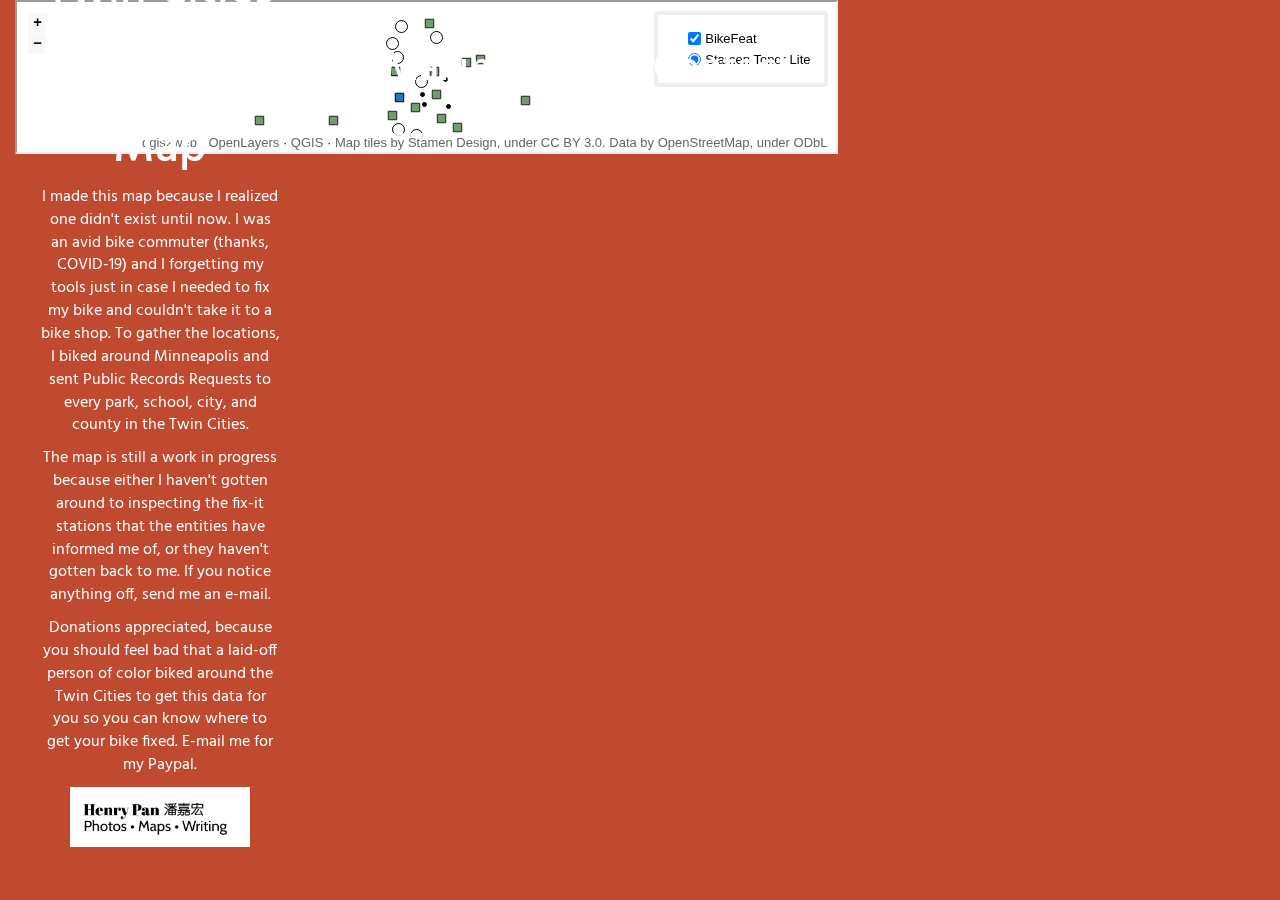
==== index.html @ 582aa091 "make the header fit" ====
<!DOCTYPE html>
<html>
<head>
  
<meta http-equiv="Content-Type" content="text/html; charset=UTF-8">
<meta name="viewport" content="width=device-width, initial-scale=1">

  <title>Twin Cities Bike Fix-It Station Map :: Henry Pan 潘嘉宏 Photos • Maps • Writing</title>


<!-- BOOTSTRAP --> 
        <link rel="stylesheet" href="https://maxcdn.bootstrapcdn.com/bootstrap/3.3.7/css/bootstrap.min.css">
        <script src="https://maxcdn.bootstrapcdn.com/bootstrap/3.3.7/js/bootstrap.min.js"></script>
        <meta name="viewport" content="width=device-width, initial-scale=1">

<link rel="stylesheet" type="text/css" href="https://fonts.googleapis.com/css?family=Cabin|Hind">
  <link rel="stylesheet" type="text/css" href="css/hp20.css">

</head>

<body>
	<div class="header">
		<h3>Twin Cities Bicycle Fix-It Station Map</h3>

<p style="align:left;">I made this map because I realized one didn't exist until now. I was an avid bike commuter (thanks, COVID-19) and I forgetting my tools just in case I needed to fix my bike and couldn't take it to a bike shop. To gather the locations, I biked around Minneapolis and sent <a href="https://www.revisor.mn.gov/statutes/cite/13" target="_blank">Public Records Requests</a> to every park, school, city, and county in the Twin Cities.</a></p>

<p style="align:left;">The map is still a work in progress because either I haven't gotten around to inspecting the fix-it stations that the entities have informed me of, or they haven't gotten back to me. If you notice anything off, send me an e-mail.</p>

<p style="align:left;">Donations appreciated, because you should feel bad that a laid-off person of color biked around the Twin Cities to get this data for you so you can know where to get your bike fixed. E-mail me for my Paypal.</p>
                <a class="header" href="http://henrypan.myportfolio.com" target="_blank">
                        <!-- Logo -->
			<img src="/images/EnvDesign-Blk-wbkg.png" height="75%" width="75%"/>
		</a>
	</div>

	<div class="nav">
		<ul>
		<li><h4><a href="#list">Mailing List</a></h4></li>
		<li><h4><a href="#contact">Contact</a></h4></li>
		</ul>
	</div>


<!-- FIX-IT MAP -->

        <div id="fix" class="col-md-8">

<!-- START EDITING HERE -->
<iframe src="fixit/index.html" width="100%" height="100%"></iframe>

</div>

<!-- LIST SECTION -->

	<div id="list" class="modal">
		<div class="close">
			<a class="close" href="#close">
				<h4>✕</h4>
			</a>
		</div>
		<div class="modal-content">
<!-- START EDITING HERE -->
			
      <iframe src="https://myportfolio.us19.list-manage.com/subscribe?u=de234967dfaeee9799fc919ea&id=01dbd18ebf" width="100%" height="320px"></iframe>
      
<!-- DO NOT EDIT ABOVE THIS LINE -->
		</div>
	</div>

<!-- CONTACT SECTION -->

	<div id="contact" class="modal">
		<div class="close">
			<a class="close" href="#close">
				<h4>✕</h4>
			</a>
		</div>
		<div class="modal-content">
<!-- START EDITING HERE -->
			
     <iframe src="https://henrypan.myportfolio.com/contact" width="100%" height="320px"></iframe>
      
<!-- DO NOT EDIT ABOVE THIS LINE -->
		</div>
	</div>



</body>
</html>
---- css/hp20.css ----
/***********************************
*  HENRY PAN'S 2020 WEBSITE - CSS  *
*  COPYRIGHT (C) 2020 HENRY PAN    *
*  USE ONLY WITH PERMISSION        *
***********************************/

* {margin:0;padding:0;}
html,body {
	animation: fadein 1s;
	-moz-animation: fadein 1s; /* Firefox */
	-webkit-animation: fadein 1s; /* Safari and Chrome */
	-o-animation: fadein 1s; /* Opera */
	margin:0;
	padding:0;
	height:100%;
	font-size:100%;
	background-color: #BF4A30;
	background-size: 100%; 
}

/* Fade In */

@keyframes fadein {
    from {
        opacity:0;
    }
    to {
        opacity:1;
    }
}
@-moz-keyframes fadein { /* Firefox */
    from {
        opacity:0;
    }
    to {
        opacity:1;
    }
}
@-webkit-keyframes fadein { /* Safari and Chrome */
    from {
        opacity:0;
    }
    to {
        opacity:1;
    }
}
@-o-keyframes fadein { /* Opera */
    from {
        opacity:0;
    }
    to {
        opacity: 1;
    }
}

/* Font style */
h1 {font-family: "Cabin"; font-size: 6em; color:#fff; /* 40px/16=2.5em */}
h2 {font-family: "Cabin"; font-size: 5em; color:#fff; /* 40px/16=2.5em */}
h3 {font-family: "Hind"; font-size: 3em; color:#fff; /* 40px/16=2.5em */}
h4 {font-family: "Hind"; font-size: 2.5em; color:#fff;/* Navigation */}
h5 {font-family: "Hind", sans-serif; font-size: 1.75em; color:#fff;}
h6 {font-family: "Hind",sans-serif;color:#000;}
p {align: left; font-family: "Hind"; font-size: 1em; color:#fff;}

/* Navigation styles */
ul {list-style-type: none;}
li {float: left; width: 30%; text-align: left;}
li.expn {width: 40%;}


a.header:link {color:#000; text-decoration: none;}
a.header:visited {color:#000; text-decoration: none;}

a{text-decoration:none;}
a:link {color:#fff; -webkit-transition: opacity 0.25s ease-in; -moz-transition: opacity 0.25s ease-in;} 
a:visited {color: #fff; opacity: 0.95; -webkit-transition: opacity 0.25s ease-in; -moz-transition: opacity 0.25s ease-in;}
a:hover {color: #fff; opacity: 0.75; -webkit-transition: opacity 0.25s ease-in; -moz-transition: opacity 0.25s ease-in;}
a:active {color:#2F2412;}
a img {border: none;}


/* Links */

a.content{text-decoration:none;}
a.content:link{color:#333;}
a.content:visited, a.content:hover{color:#333;text-decoration:underline;}

a.more:link {color:#000;text-decoration: none;}
a.more:hover {color:#000;text-decoration: none;}
a.more:visited {color:#000;text-decoration: none;}

a.home{text-decoration:none;}
a.home:link{color:#fff;}
a.home:visited, a.home:visited{color: #fff;}
.about {font-family: 'Hind', sans-serif; font-size: 1em; color:#fff;}

hr { 
    display: block;
    margin-top: 1em;
    margin-bottom: 1em;
    margin-left: auto;
    margin-right: auto;
    border-style: solid;
    border-width: 3px;
}

/* Header on left */
div.header {
margin-left: 2.5%;
margin-right: 10%;
bottom: 5%;
width: 20%;
padding: 0.5em;
position: fixed;
z-index: 99999999;
opacity: 1;
text-align: center;
}

/* Navigation */
.nav {
	position: absolute;
	margin-top: 3%;
	margin-left: 30%;
	width: 70%;
	z-index: 99999999;
}

/* The map itself */

.map {
                position: relative;
                font-family: Hind, sans-serif;
                top: 30%;
                right: 0; 
                bottom: 0; 
                left: 40%;
                background: rgba(0,0,0,0.8);
		z-index: 99999;
		opacity:0;
                width: 50%;
                height: 100%;
      }

/***********************************
* MODAL BACKGROUND FOR MAILING LIST*
* AND CONTACT FORM                 *
************************************/


/* The Modal (background) */
.modal {
  position: fixed; /* Stay in place */
  z-index: 1; /* Sit on top */
  padding-top: 100px; /* Location of the box */
  left: 32.5%;
  top: 0;
  width: 100%; /* Full width */
  height: 100%; /* Full height */
  overflow: auto; /* Enable scroll if needed */
  background-color: rgb(0,0,0); /* Fallback color */
  background-color: rgba(0,0,0,0.4); /* Black w/ opacity */
  -webkit-transition: opacity 0.6s ease-in-out; /* transition */
  -moz-transition: opacity 0.6s ease-in-out; /* transition */
  transition: opacity 0.6s ease-in-out; /* transition */
  visibility: hidden;
}

/* Modal Content */
.modal-content {
  background-color: #fff;
  margin: auto;
  padding: 20px;
  border: 1px solid #888;
  width: 80%;
}

/* The Close Button */
.close {
  color: #aaaaaa;
  float: right;
  font-size: 28px;
  font-weight: bold;
}

.close:hover,
.close:focus {
  color: #000;
  text-decoration: none;
  cursor: pointer;
}
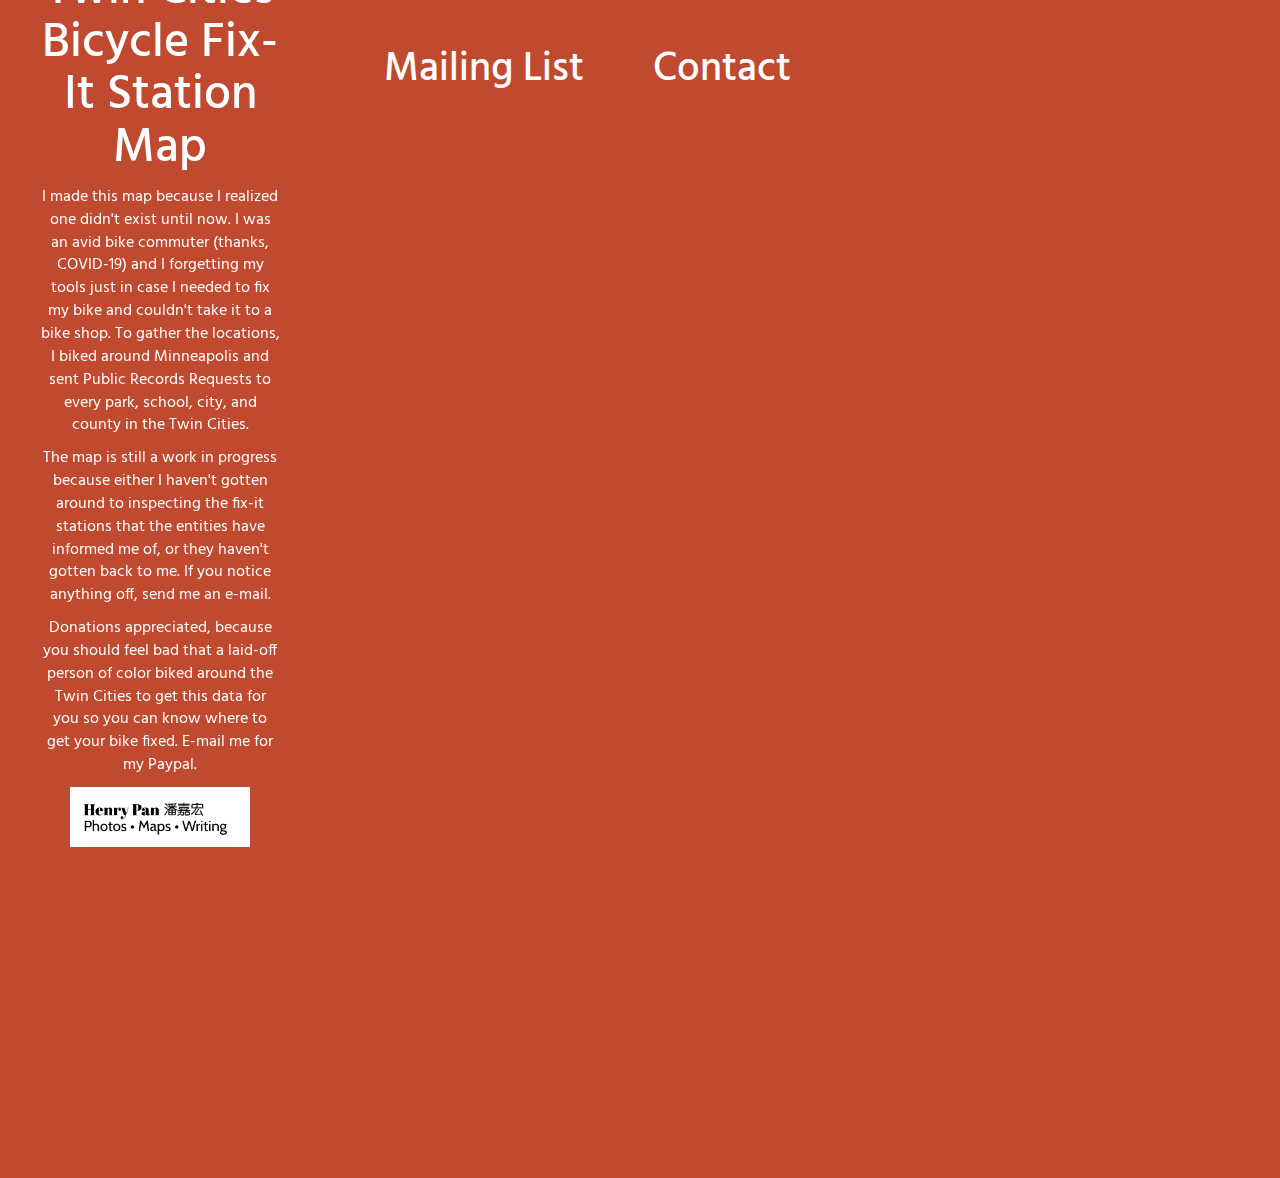
==== commit c3699dc3: "fix the css so it'll finally recognize it!" ====
--- a/index.html
+++ b/index.html
@@ -43,7 +43,7 @@
 
 <!-- FIX-IT MAP -->
 
-        <div id="fix" class="col-md-8">
+        <div id="fix" class="map">
 
 <!-- START EDITING HERE -->
 <iframe src="fixit/index.html" width="100%" height="100%"></iframe>
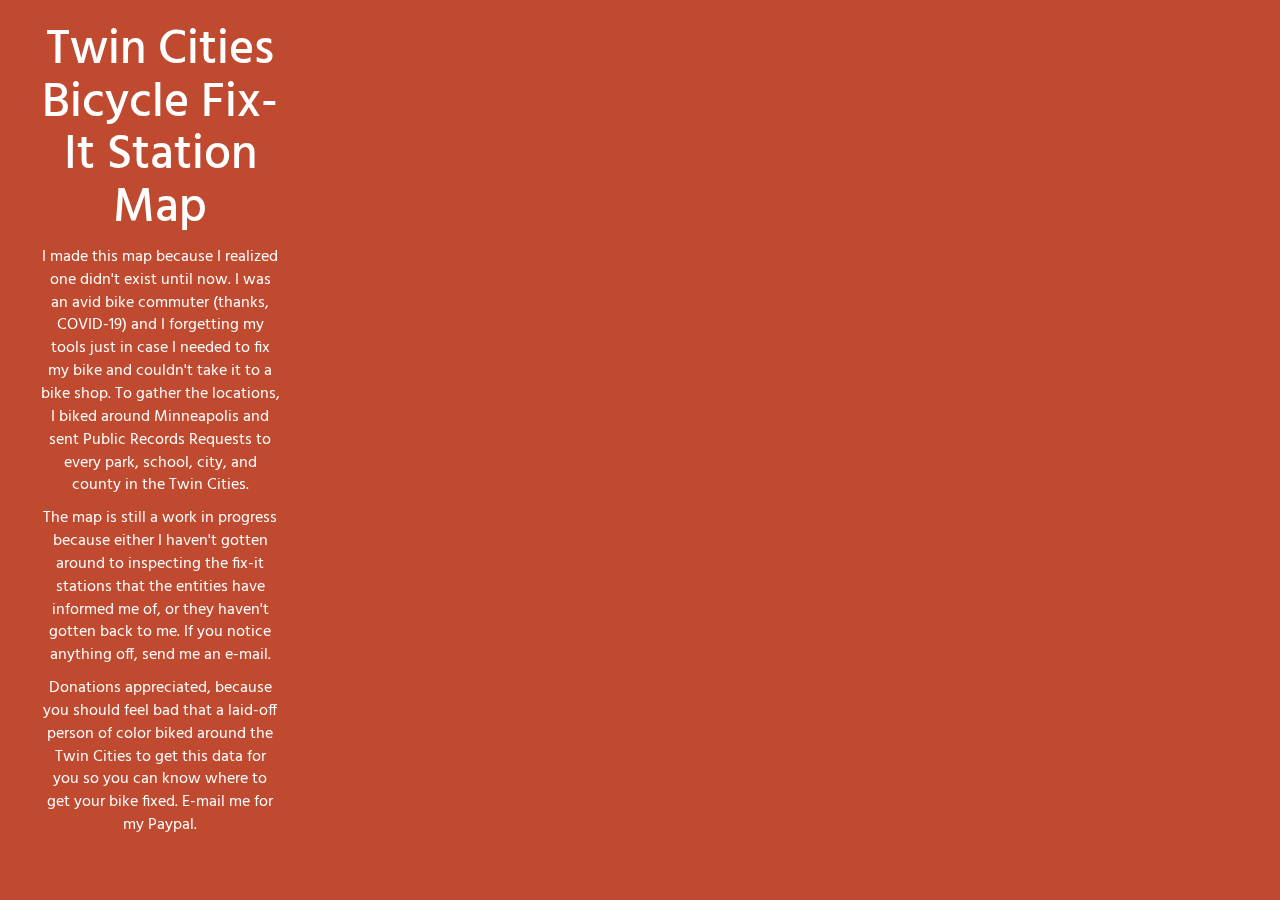
==== commit 3a472ff6: "audio file" ====
--- a/index.html
+++ b/index.html
@@ -5,7 +5,7 @@
 <meta http-equiv="Content-Type" content="text/html; charset=UTF-8">
 <meta name="viewport" content="width=device-width, initial-scale=1">
 
-  <title>Twin Cities Bike Fix-It Station Map :: Henry Pan 潘嘉宏 Photos • Maps • Writing</title>
+  <title>Henry Pan 潘嘉宏 Photos • Maps • Writing</title>
 
 
 <!-- BOOTSTRAP --> 
@@ -28,62 +28,9 @@
 
 <p style="align:left;">Donations appreciated, because you should feel bad that a laid-off person of color biked around the Twin Cities to get this data for you so you can know where to get your bike fixed. E-mail me for my Paypal.</p>
                 <a class="header" href="http://henrypan.myportfolio.com" target="_blank">
-                        <!-- Logo -->
-			<img src="/images/EnvDesign-Blk-wbkg.png" height="75%" width="75%"/>
-		</a>
-	</div>
+                   
 
-	<div class="nav">
-		<ul>
-		<li><h4><a href="#list">Mailing List</a></h4></li>
-		<li><h4><a href="#contact">Contact</a></h4></li>
-		</ul>
-	</div>
-
-
-<!-- FIX-IT MAP -->
-
-        <div id="fix" class="map">
-
-<!-- START EDITING HERE -->
-<iframe src="fixit/index.html" width="100%" height="100%"></iframe>
-
-</div>
-
-<!-- LIST SECTION -->
-
-	<div id="list" class="modal">
-		<div class="close">
-			<a class="close" href="#close">
-				<h4>✕</h4>
-			</a>
-		</div>
-		<div class="modal-content">
-<!-- START EDITING HERE -->
-			
-      <iframe src="https://myportfolio.us19.list-manage.com/subscribe?u=de234967dfaeee9799fc919ea&id=01dbd18ebf" width="100%" height="320px"></iframe>
-      
-<!-- DO NOT EDIT ABOVE THIS LINE -->
-		</div>
-	</div>
-
-<!-- CONTACT SECTION -->
-
-	<div id="contact" class="modal">
-		<div class="close">
-			<a class="close" href="#close">
-				<h4>✕</h4>
-			</a>
-		</div>
-		<div class="modal-content">
-<!-- START EDITING HERE -->
-			
-     <iframe src="https://henrypan.myportfolio.com/contact" width="100%" height="320px"></iframe>
-      
-<!-- DO NOT EDIT ABOVE THIS LINE -->
-		</div>
-	</div>
-
+<audio src="audio/_psa_multi_language.mp3"></audio>
 
 
 </body>
--- a/css/hp20.css
+++ b/css/hp20.css
@@ -83,7 +83,7 @@
 
 a.content{text-decoration:none;}
 a.content:link{color:#333;}
-a.content:visited, a.content:hover{color:#333;text-decoration:underline;}
+a.content:visited, a.content:hover{color:#333;}
 
 a.more:link {color:#000;text-decoration: none;}
 a.more:hover {color:#000;text-decoration: none;}
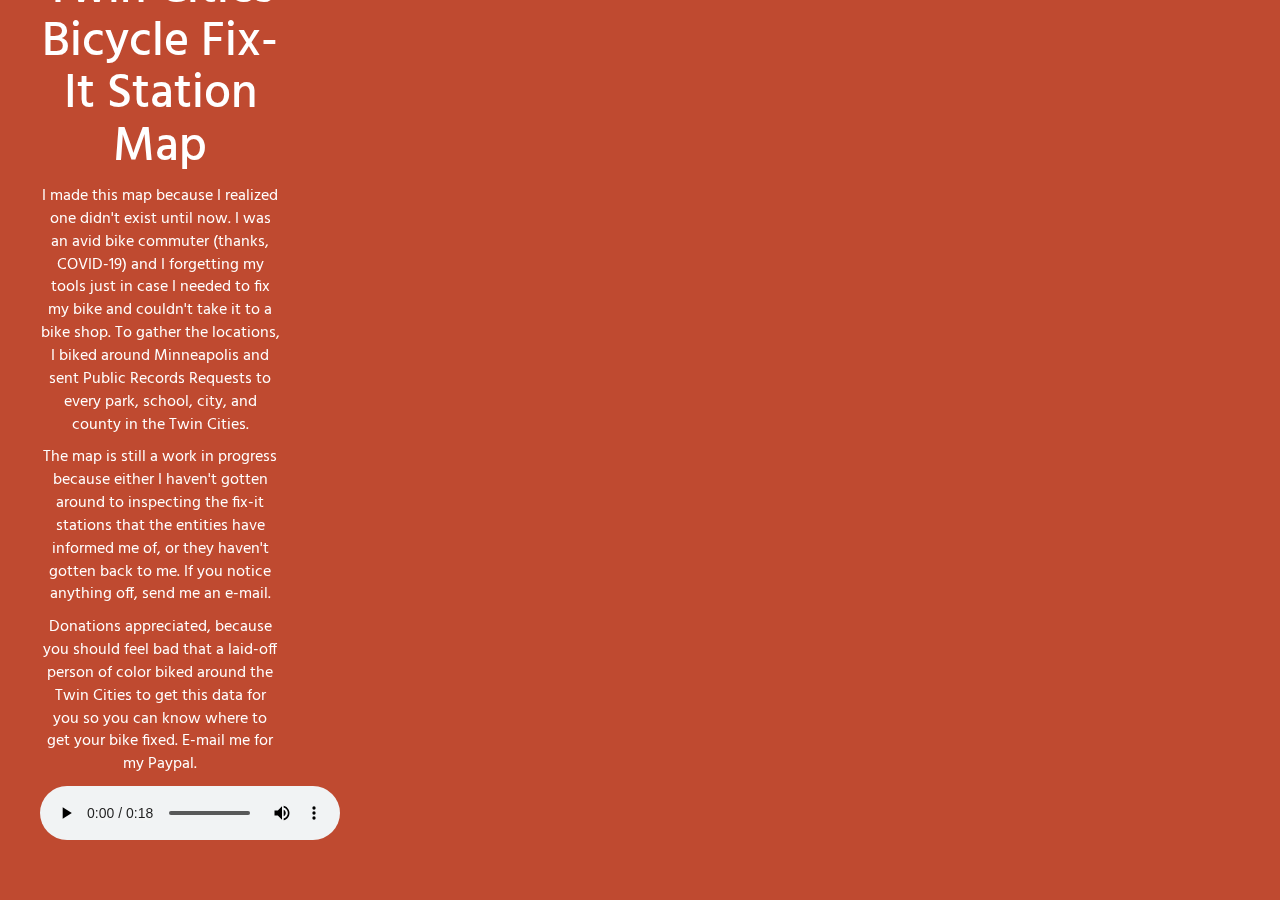
==== commit cab459f9: "audio controls" ====
--- a/index.html
+++ b/index.html
@@ -27,10 +27,11 @@
 <p style="align:left;">The map is still a work in progress because either I haven't gotten around to inspecting the fix-it stations that the entities have informed me of, or they haven't gotten back to me. If you notice anything off, send me an e-mail.</p>
 
 <p style="align:left;">Donations appreciated, because you should feel bad that a laid-off person of color biked around the Twin Cities to get this data for you so you can know where to get your bike fixed. E-mail me for my Paypal.</p>
-                <a class="header" href="http://henrypan.myportfolio.com" target="_blank">
-                   
+                  
 
-<audio src="audio/_psa_multi_language.mp3"></audio>
+<audio controls>
+<source src="audio/_psa_multi_language.mp3" type="audio/mpeg">
+</audio>
 
 
 </body>
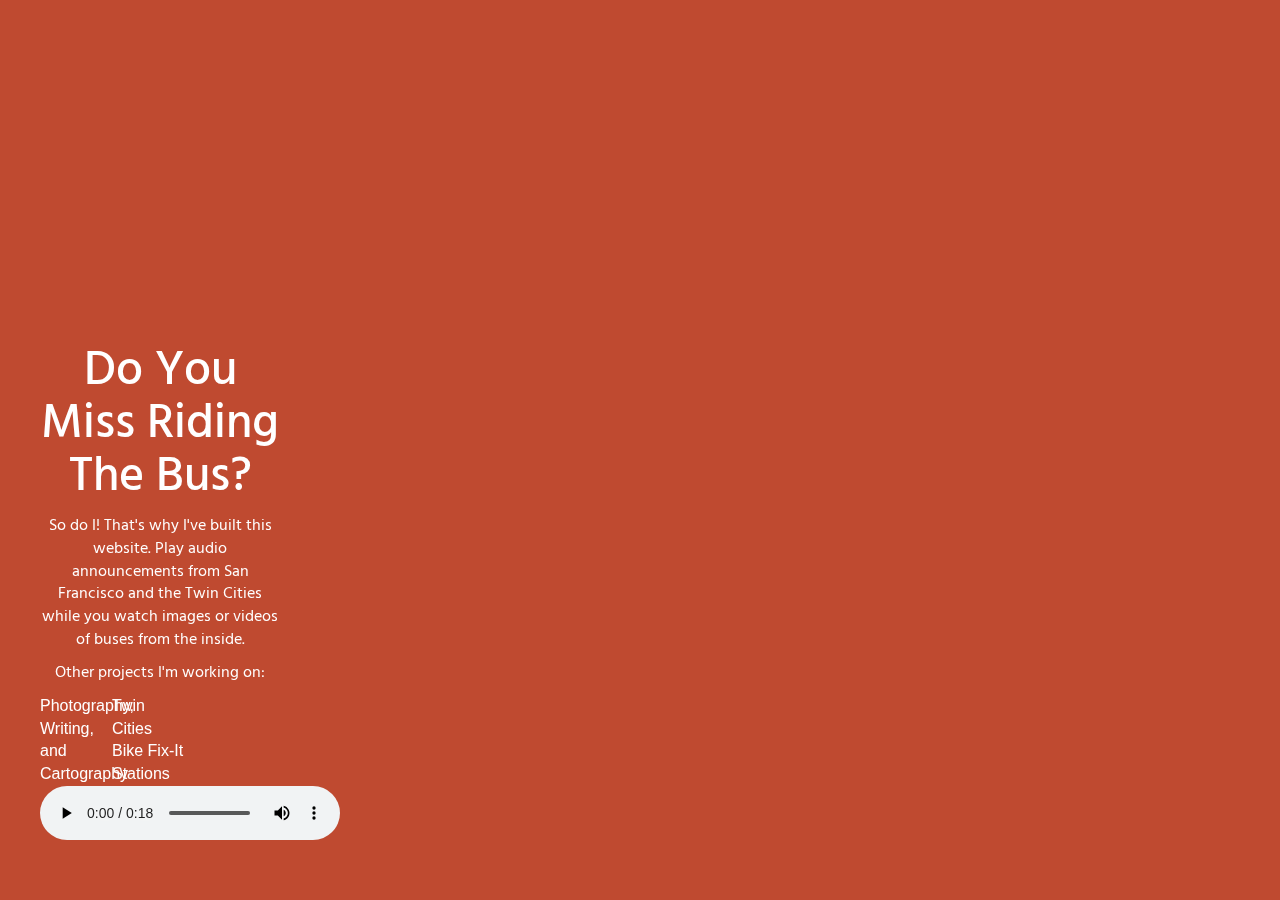
==== commit d98d437d: "audio files add" ====
--- a/index.html
+++ b/index.html
@@ -20,17 +20,21 @@
 
 <body>
 	<div class="header">
-		<h3>Twin Cities Bicycle Fix-It Station Map</h3>
+		<h3>Do You Miss Riding The Bus?</h3>
 
-<p style="align:left;">I made this map because I realized one didn't exist until now. I was an avid bike commuter (thanks, COVID-19) and I forgetting my tools just in case I needed to fix my bike and couldn't take it to a bike shop. To gather the locations, I biked around Minneapolis and sent <a href="https://www.revisor.mn.gov/statutes/cite/13" target="_blank">Public Records Requests</a> to every park, school, city, and county in the Twin Cities.</a></p>
+<p style="align:left;">So do I! That's why I've built this website. Play audio announcements from San Francisco and the Twin Cities while you watch images or videos of buses from the inside.</p>
 
-<p style="align:left;">The map is still a work in progress because either I haven't gotten around to inspecting the fix-it stations that the entities have informed me of, or they haven't gotten back to me. If you notice anything off, send me an e-mail.</p>
-
-<p style="align:left;">Donations appreciated, because you should feel bad that a laid-off person of color biked around the Twin Cities to get this data for you so you can know where to get your bike fixed. E-mail me for my Paypal.</p>
+<p style="align:left;">Other projects I'm working on:
+<ul>
+<li><a href="https://henrypan.myportfolio.com/">Photography, Writing, and Cartography</a></li>
+<li><a href="https://www.google.com/maps/d/viewer?hl=en&mid=1ubBsuPvbo3CCSyNhJAe3alTMAkj7XmMl&ll=44.95195552709457%2C-93.27524199999999&z=11">Twin Cities Bike Fix-It Stations</a></li>
+</ul>
+</p>
                   
 
 <audio controls>
 <source src="audio/_psa_multi_language.mp3" type="audio/mpeg">
+<source src="audio/please_hold_on.mp3" type="audio/mpeg">
 </audio>
 
 
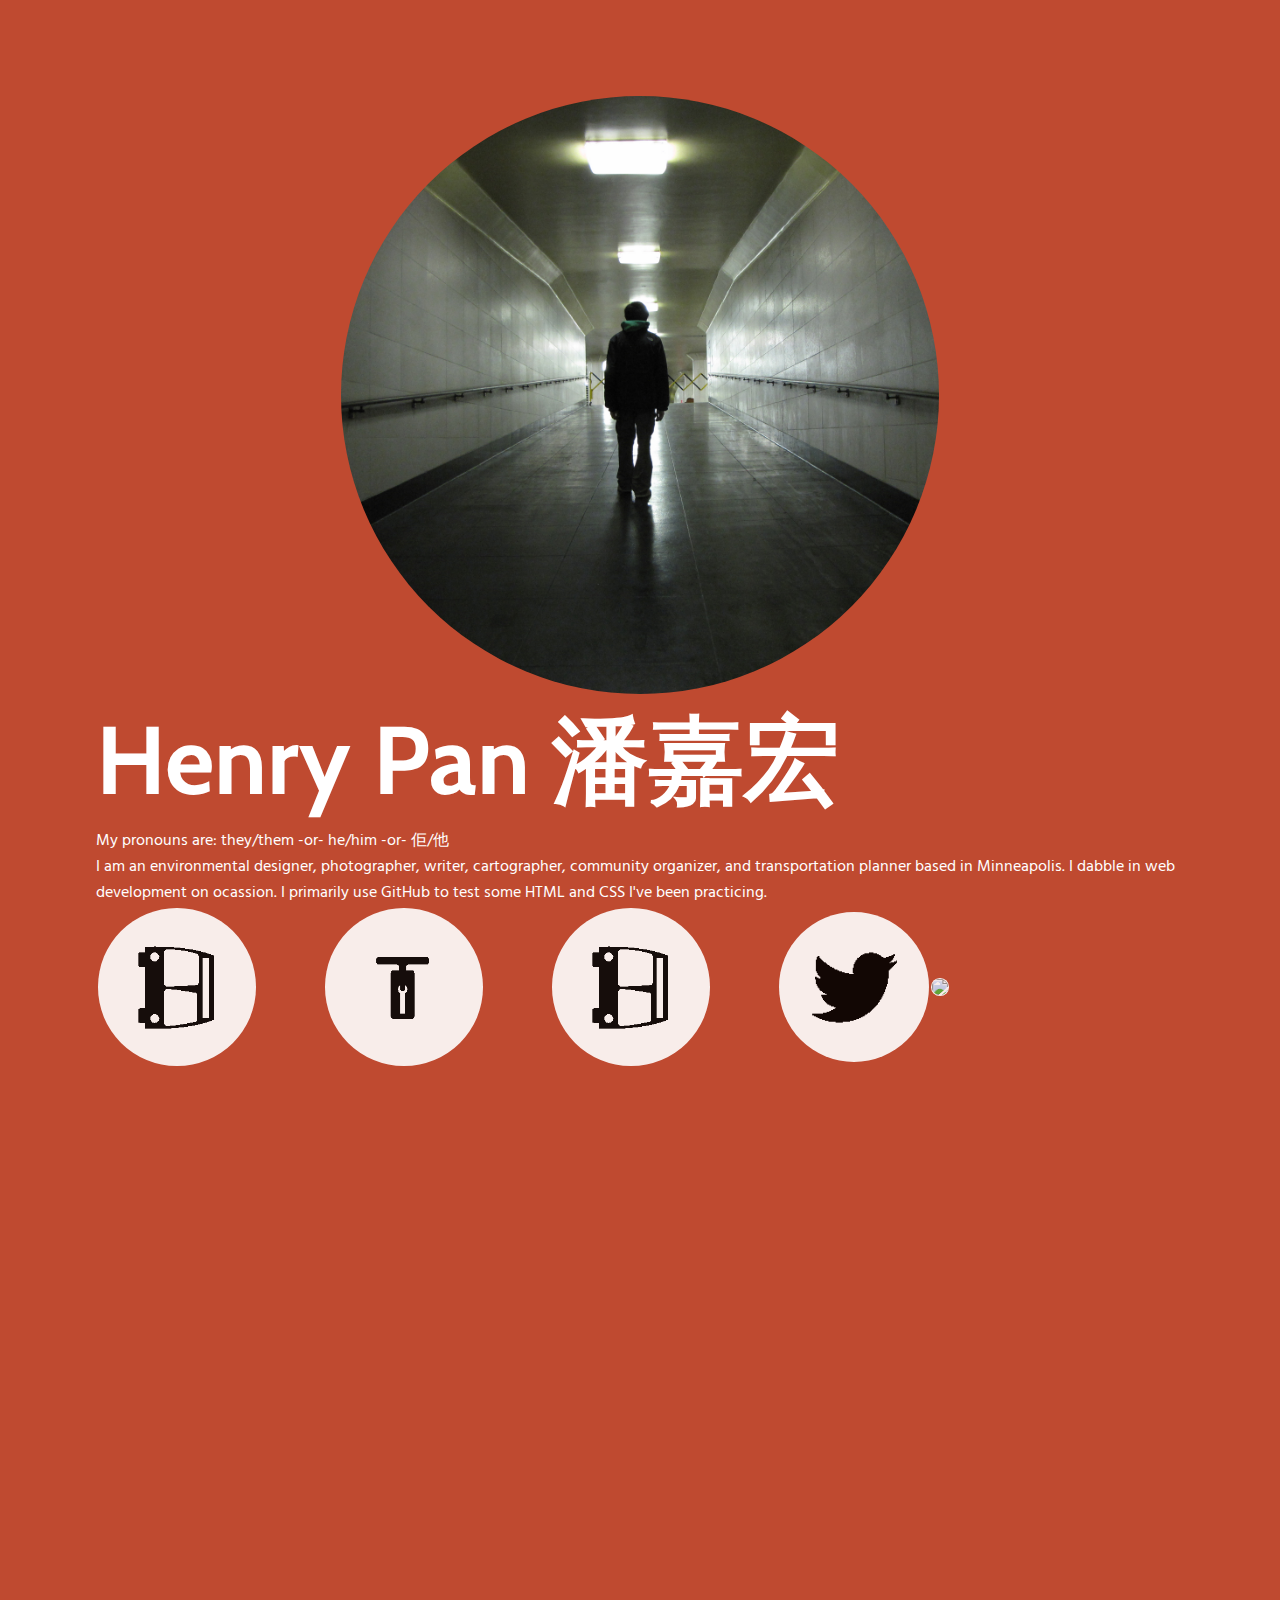
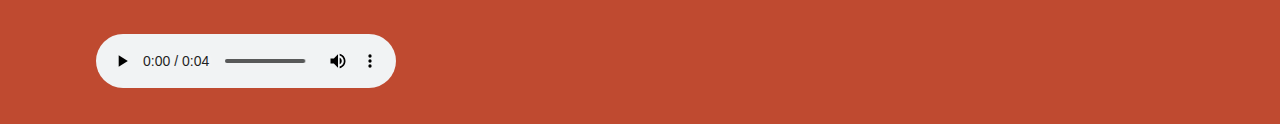
==== commit e40cdee7: "Adding audio files and images" ====
--- a/index.html
+++ b/index.html
@@ -1,42 +1,64 @@
 <!DOCTYPE html>
 <html>
 <head>
-  
+
 <meta http-equiv="Content-Type" content="text/html; charset=UTF-8">
 <meta name="viewport" content="width=device-width, initial-scale=1">
 
   <title>Henry Pan 潘嘉宏 Photos • Maps • Writing</title>
 
 
-<!-- BOOTSTRAP --> 
-        <link rel="stylesheet" href="https://maxcdn.bootstrapcdn.com/bootstrap/3.3.7/css/bootstrap.min.css">
-        <script src="https://maxcdn.bootstrapcdn.com/bootstrap/3.3.7/js/bootstrap.min.js"></script>
+<!-- BOOTSTRAP -->
+        <link rel="stylesheet" href="https://stackpath.bootstrapcdn.com/bootstrap/4.5.0/css/bootstrap.min.css" integrity="sha384-9aIt2nRpC12Uk9gS9baDl411NQApFmC26EwAOH8WgZl5MYYxFfc+NcPb1dKGj7Sk" crossorigin="anonymous">
+        <script src="https://code.jquery.com/jquery-3.5.1.slim.min.js" integrity="sha384-DfXdz2htPH0lsSSs5nCTpuj/zy4C+OGpamoFVy38MVBnE+IbbVYUew+OrCXaRkfj" crossorigin="anonymous"></script>
+<script src="https://cdn.jsdelivr.net/npm/popper.js@1.16.0/dist/umd/popper.min.js" integrity="sha384-Q6E9RHvbIyZFJoft+2mJbHaEWldlvI9IOYy5n3zV9zzTtmI3UksdQRVvoxMfooAo" crossorigin="anonymous"></script>
+<script src="https://stackpath.bootstrapcdn.com/bootstrap/4.5.0/js/bootstrap.min.js" integrity="sha384-OgVRvuATP1z7JjHLkuOU7Xw704+h835Lr+6QL9UvYjZE3Ipu6Tp75j7Bh/kR0JKI" crossorigin="anonymous"></script>
         <meta name="viewport" content="width=device-width, initial-scale=1">
 
 <link rel="stylesheet" type="text/css" href="https://fonts.googleapis.com/css?family=Cabin|Hind">
-  <link rel="stylesheet" type="text/css" href="css/hp20.css">
+  <link rel="stylesheet" type="text/css" href="css/hp20-1.css">
 
 </head>
 
 <body>
-	<div class="header">
-		<h3>Do You Miss Riding The Bus?</h3>
+  <div class="row justify-content-md-center">
+      <div class="col-md-4">
+        <div class="header">
+          <center>
+            <img width="55%" height="55%" class="img-circle" alt="This is me in high school wandering the San Francisco Transbay Terminal on its final night of service. August 6, 2010." src="css/images/IMG_4096cropped.jpg">
+          </center>
+          <h1>Henry Pan 潘嘉宏</h1>
+          <p style="align:left;">My pronouns are: they/them -or- he/him -or- 佢/他</p>
+          <p style="align:left;">I am an environmental designer, photographer, writer, cartographer, community organizer, and transportation planner based in Minneapolis. I dabble in web development on ocassion. I primarily use GitHub to test some HTML and CSS I've been practicing.</p>
+              <table class="nav-index">
+                <tr>
+                  <td>
+                    <a href="https://henrypan.myportfolio.com/"><img class="img-circle img-circle-padding img-onhover" width="60%" src="css/images/Artboard 1Bus.png"></a>
+                  </td>
+                  <td>
+                    <a href="https://www.google.com/maps/d/viewer?hl=en&mid=1ubBsuPvbo3CCSyNhJAe3alTMAkj7XmMl&ll=44.95195552709457%2C-93.27524199999999&z=11"><img class="img-circle img-circle-padding img-onhover" width="60%" src="css/images/Artboard 1BikePumpWrench.png"></a>
+                  </td>
+                  <td>
+                    <a href="bus-sim.html"><img class="img-circle img-circle-padding img-onhover" width="60%" src="css/images/Artboard 1Bus.png"></a>
+                  </td>
+                  <td>
+                    <a href="https://twitter.com/jhpan3"><img class="img-circle img-circle-padding img-onhover" width="90%" src="css/images/150w/Artboard 1Twitter.png"></a>
+                  </td>
+                  <td>
+                    <a href="https://linkedin.com/in/hpan3"><img class="img-circle img-circle-padding img-onhover" width="90%" src="css/images/1x/Artboard 1Linkedin.png"></a>
+                  </td>
+                </tr>
+              </table>
 
-<p style="align:left;">So do I! That's why I've built this website. Play audio announcements from San Francisco and the Twin Cities while you watch images or videos of buses from the inside.</p>
-
-<p style="align:left;">Other projects I'm working on:
-<ul>
-<li><a href="https://henrypan.myportfolio.com/">Photography, Writing, and Cartography</a></li>
-<li><a href="https://www.google.com/maps/d/viewer?hl=en&mid=1ubBsuPvbo3CCSyNhJAe3alTMAkj7XmMl&ll=44.95195552709457%2C-93.27524199999999&z=11">Twin Cities Bike Fix-It Stations</a></li>
-</ul>
-</p>
-                  
-
-<audio controls>
-<source src="audio/_psa_multi_language.mp3" type="audio/mpeg">
-<source src="audio/please_hold_on.mp3" type="audio/mpeg">
-</audio>
-
+<br />
+<div class="row justify-content-md-center">
+                    <audio controls>
+                      <source src="audio/VCLOSE.wav" type="audio/wav">
+                    </audio>
+</div>
+</div>
+</div>
+</div>
 
 </body>
-</html>+</html>
--- a/css/hp20-1.css
+++ b/css/hp20-1.css
@@ -0,0 +1,212 @@
+/***********************************
+*  HENRY PAN'S 2020 WEBSITE - CSS  *
+*  COPYRIGHT (C) 2020 HENRY PAN    *
+*  USE ONLY WITH PERMISSION        *
+***********************************/
+
+* {margin:0;padding:0;}
+html,body {
+	animation: fadein 1s;
+	-moz-animation: fadein 1s; /* Firefox */
+	-webkit-animation: fadein 1s; /* Safari and Chrome */
+	-o-animation: fadein 1s; /* Opera */
+	margin:0;
+	padding:0;
+	height:100%;
+	font-size:100%;
+	background-color: #BF4A30;
+	background-size: 100%;
+}
+
+.nav-index{
+	border: 0px;
+	align: justify center;
+	vertical-align: middle;
+	padding-bottom: 50%;
+}
+
+.img-circle {
+	border-radius:50% 50% 50% 50%;
+}
+
+.img-circle-padding{
+	padding: 5%;
+	background-color: #fff;
+	object-fit:scale-down;
+}
+
+.img-onhover{
+	opacity: 90%;
+}
+
+.btn {
+  display: inline-block;
+  margin-bottom: 0;
+  font-weight: normal;
+  text-align: center;
+  white-space: nowrap;
+  vertical-align: middle;
+  -ms-touch-action: manipulation;
+  touch-action: manipulation;
+  cursor: pointer;
+  background-image: none;
+  border: 1px solid transparent;
+  padding: 6px 12px;
+  line-height: 1;
+  border-radius: 4px;
+  -webkit-user-select: none;
+  -moz-user-select: none;
+  -ms-user-select: none;
+  user-select: none;
+}
+
+.btn-primary {
+  color: #ffffff;
+  background-color: #337ab7;
+}
+
+.btn-round{
+	border-radius:8px;
+}
+
+.header {
+  position: absolute;
+  min-height: 1px;
+  padding-right: 15px;
+  padding-left: 15px;
+	margin-top: 5%;
+	margin-bottom: 5%;
+	margin-left: 5%;
+	margin-right: 5%;
+	padding: 2em;
+	width: auto;
+	text-align: left;
+	z-index: 99999999;
+}
+
+.vport {
+	position: relative;
+	min-height: 1px;
+	padding: 56.25% 0 0 56.25%;
+	margin-top: 5%;
+	margin-bottom: 0%;
+	margin-right: 5%;
+	margin-left: 0%;
+}
+
+.modal-dialog{
+	width: 40%;
+}
+
+.footer {
+  position: relative;
+	align: center;
+	margin-top: 7%;
+	padding-right: 15px;
+  padding-left: 15px;
+  margin-right: auto;
+  margin-left: auto;
+}
+
+.agency {
+	align: left;
+	border: 0;
+	padding-right: 1em;
+}
+
+.audio {
+	align: left;
+	border: 0;
+}
+
+/* Fade In */
+
+@keyframes fadein {
+    from {
+        opacity:0;
+    }
+    to {
+        opacity:1;
+    }
+}
+@-moz-keyframes fadein { /* Firefox */
+    from {
+        opacity:0;
+    }
+    to {
+        opacity:1;
+    }
+}
+@-webkit-keyframes fadein { /* Safari and Chrome */
+    from {
+        opacity:0;
+    }
+    to {
+        opacity:1;
+    }
+}
+@-o-keyframes fadein { /* Opera */
+    from {
+        opacity:0;
+    }
+    to {
+        opacity: 1;
+    }
+}
+
+/* Font style */
+h1 {font-family: "Cabin"; font-size: 6em; color:#fff; /* 40px/16=2.5em */}
+h2 {font-family: "Cabin"; font-size: 5em; color:#fff; /* 40px/16=2.5em */}
+h3 {font-family: "Hind"; font-size: 3em; color:#fff; /* 40px/16=2.5em */}
+h4 {font-family: "Hind"; font-size: 2.5em; color:#fff;/* Navigation */}
+h5 {font-family: "Hind", sans-serif; font-size: 1.75em; color:#fff;}
+h6 {font-family: "Hind", sans-serif; font-size: 1.25em; color:#fff;}
+p {align: left; font-family: "Hind"; font-size: 1em; color:#fff;}
+
+/* For modals */
+h4.modaltxt {color:#000;}
+h5.modaltxt {color:#000;}
+p.modaltxt {align: center; font-family: "Hind"; font-size: 1em; color:#000;}
+a.modaltxt:link {color:#111;}
+a.modaltxt:hover {color:#222;}
+a.modaltxt:active {color:#222;}
+a.modaltxt:visited {color:#222;}
+
+a.header:link {color:#000; text-decoration: none;}
+a.header:visited {color:#000; text-decoration: none;}
+
+a{text-decoration:none;}
+a:link {color:#fff; -webkit-transition: opacity 0.25s ease-in; -moz-transition: opacity 0.25s ease-in;}
+a:visited {color: #fff; opacity: 0.95; -webkit-transition: opacity 0.25s ease-in; -moz-transition: opacity 0.25s ease-in;}
+a:hover {color: #fff; none; opacity: 0.75; -webkit-transition: opacity 0.25s ease-in; -moz-transition: opacity 0.25s ease-in;}
+a:active {color:#2F2412;}
+a img {border: none;}
+a.sound-header {text-decoration: none;}
+
+ul.modaltxt {text-indent: 20px; font-family: "Hind", sans-serif;}
+
+/* Links */
+
+a.content{text-decoration:none;}
+a.content:link{color:#333;}
+a.content:visited, a.content:hover{color:#333;}
+
+a.more:link {color:#000;text-decoration: none;}
+a.more:hover {color:#000;text-decoration: none;}
+a.more:visited {color:#000;text-decoration: none;}
+
+a.home{text-decoration:none;}
+a.home:link{color:#fff;}
+a.home:visited, a.home:visited{color: #fff;}
+
+.about {font-family: 'Hind', sans-serif; font-size: 1em; color:#fff;}
+
+hr {
+    display: block;
+    margin-top: 1em;
+    margin-bottom: 1em;
+    margin-left: auto;
+    margin-right: auto;
+    border-style: solid;
+    border-width: 3px;
+}
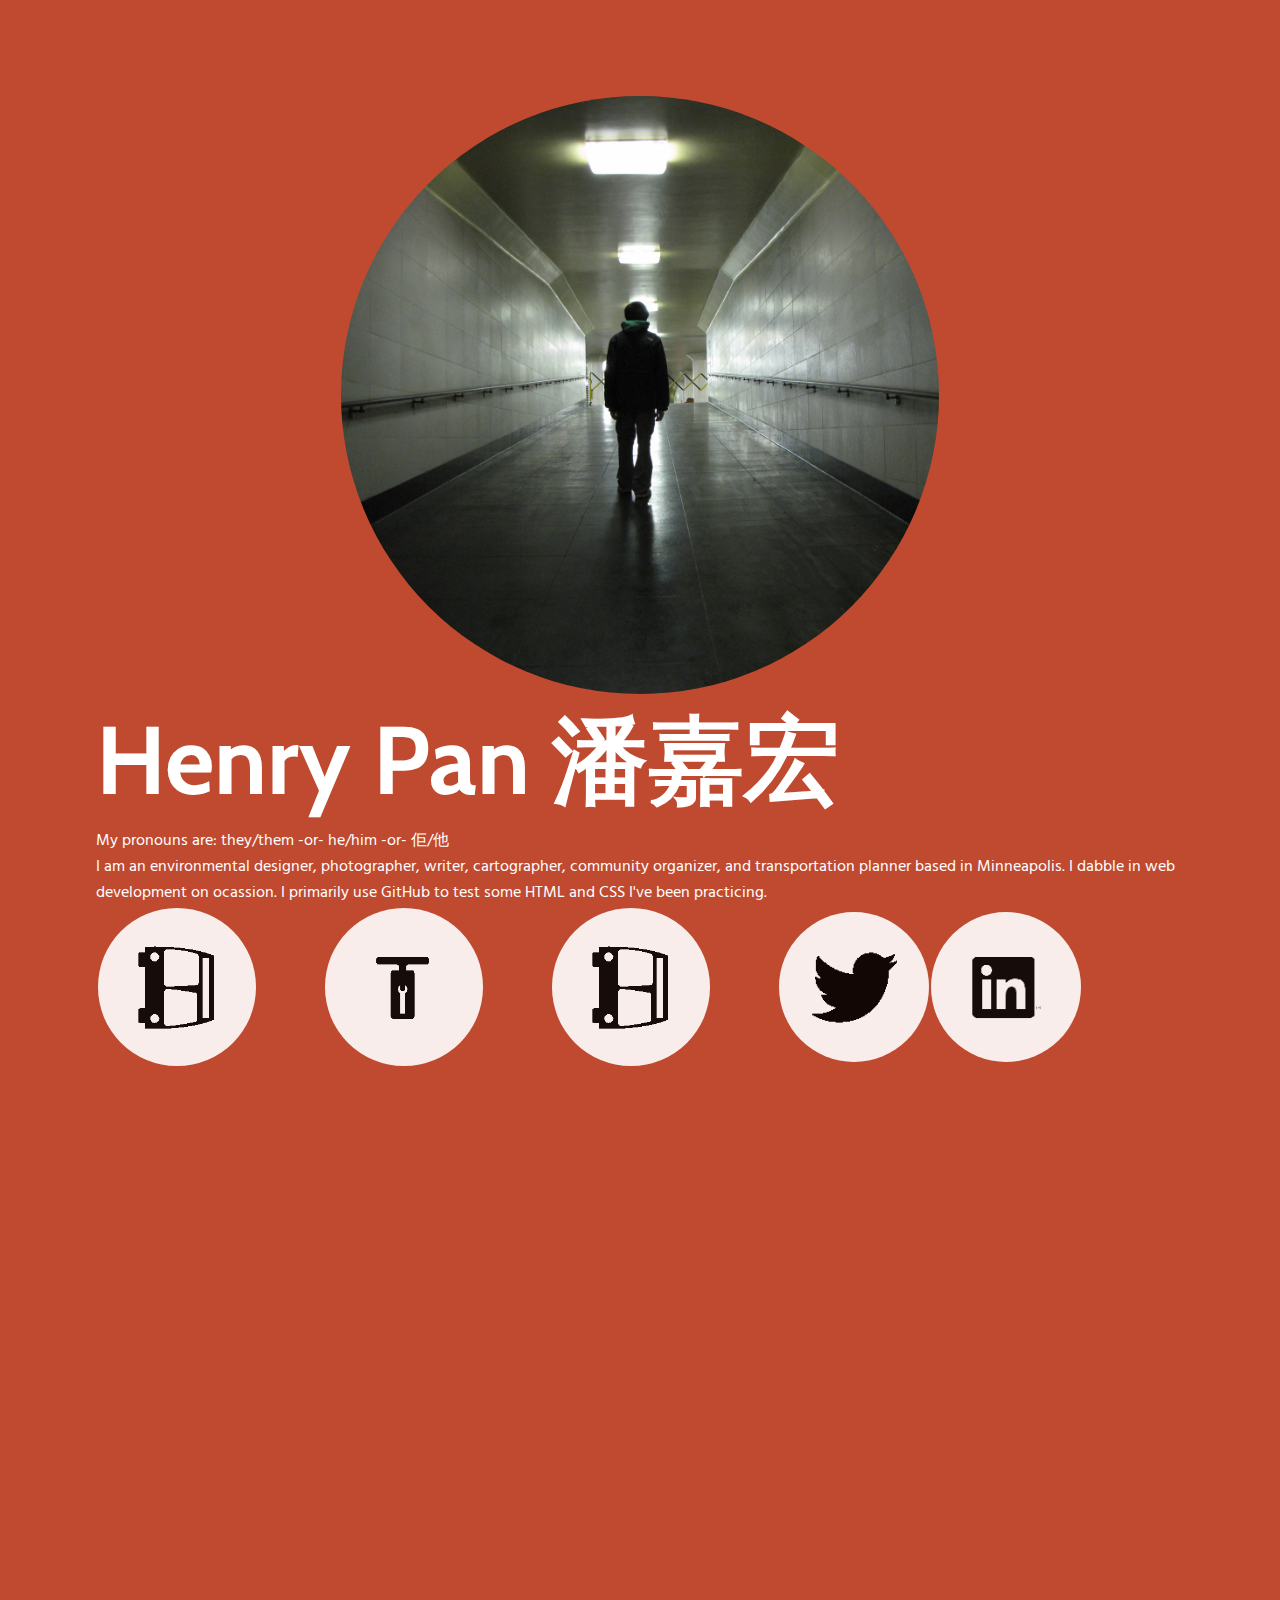
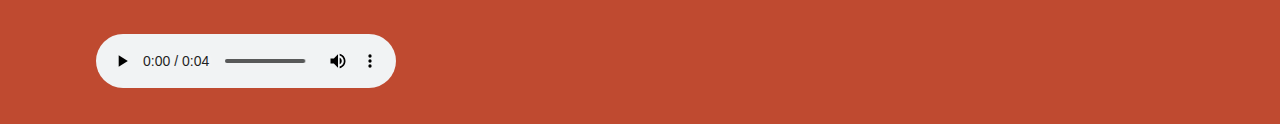
==== commit 6e3e6f03: "file name LinkedIn" ====
--- a/index.html
+++ b/index.html
@@ -45,7 +45,7 @@
                     <a href="https://twitter.com/jhpan3"><img class="img-circle img-circle-padding img-onhover" width="90%" src="css/images/150w/Artboard 1Twitter.png"></a>
                   </td>
                   <td>
-                    <a href="https://linkedin.com/in/hpan3"><img class="img-circle img-circle-padding img-onhover" width="90%" src="css/images/1x/Artboard 1Linkedin.png"></a>
+                    <a href="https://linkedin.com/in/hpan3"><img class="img-circle img-circle-padding img-onhover" width="90%" src="css/images/1x/Artboard 1LinkedIn.png"></a>
                   </td>
                 </tr>
               </table>
